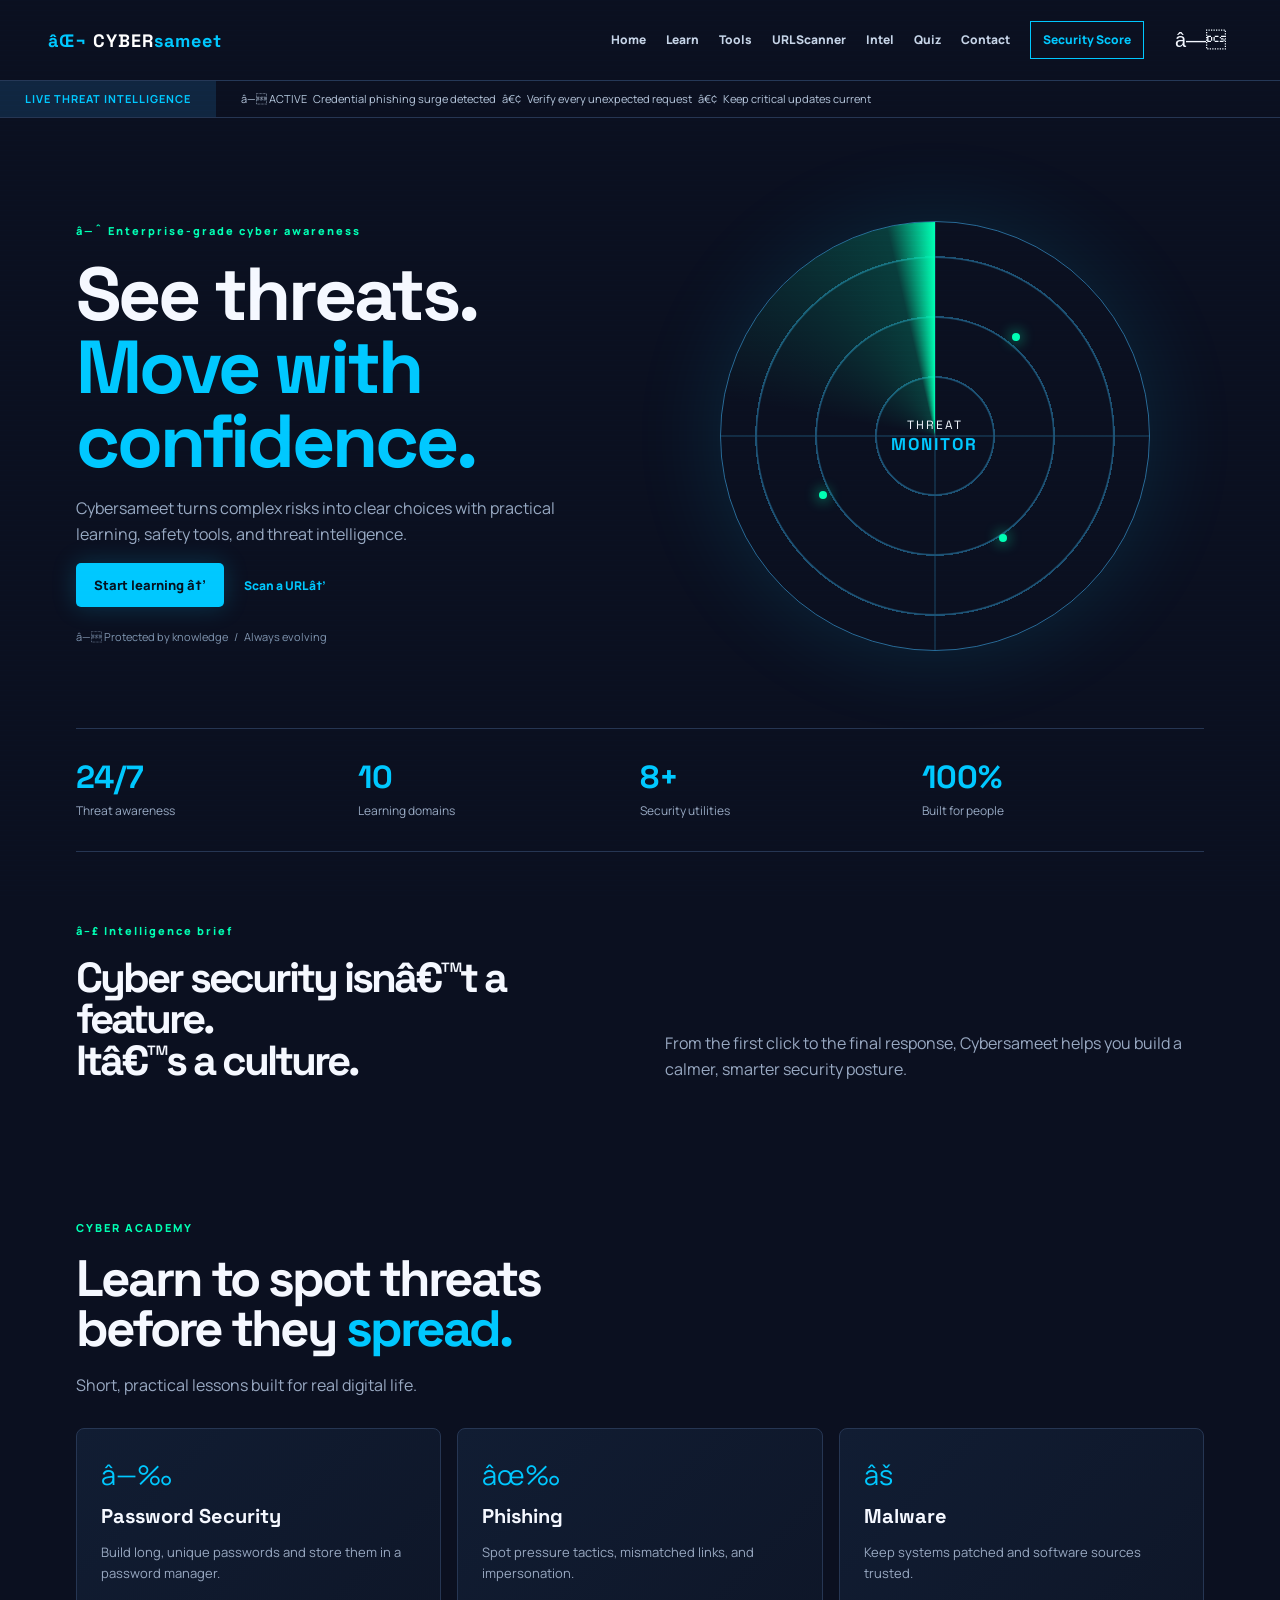
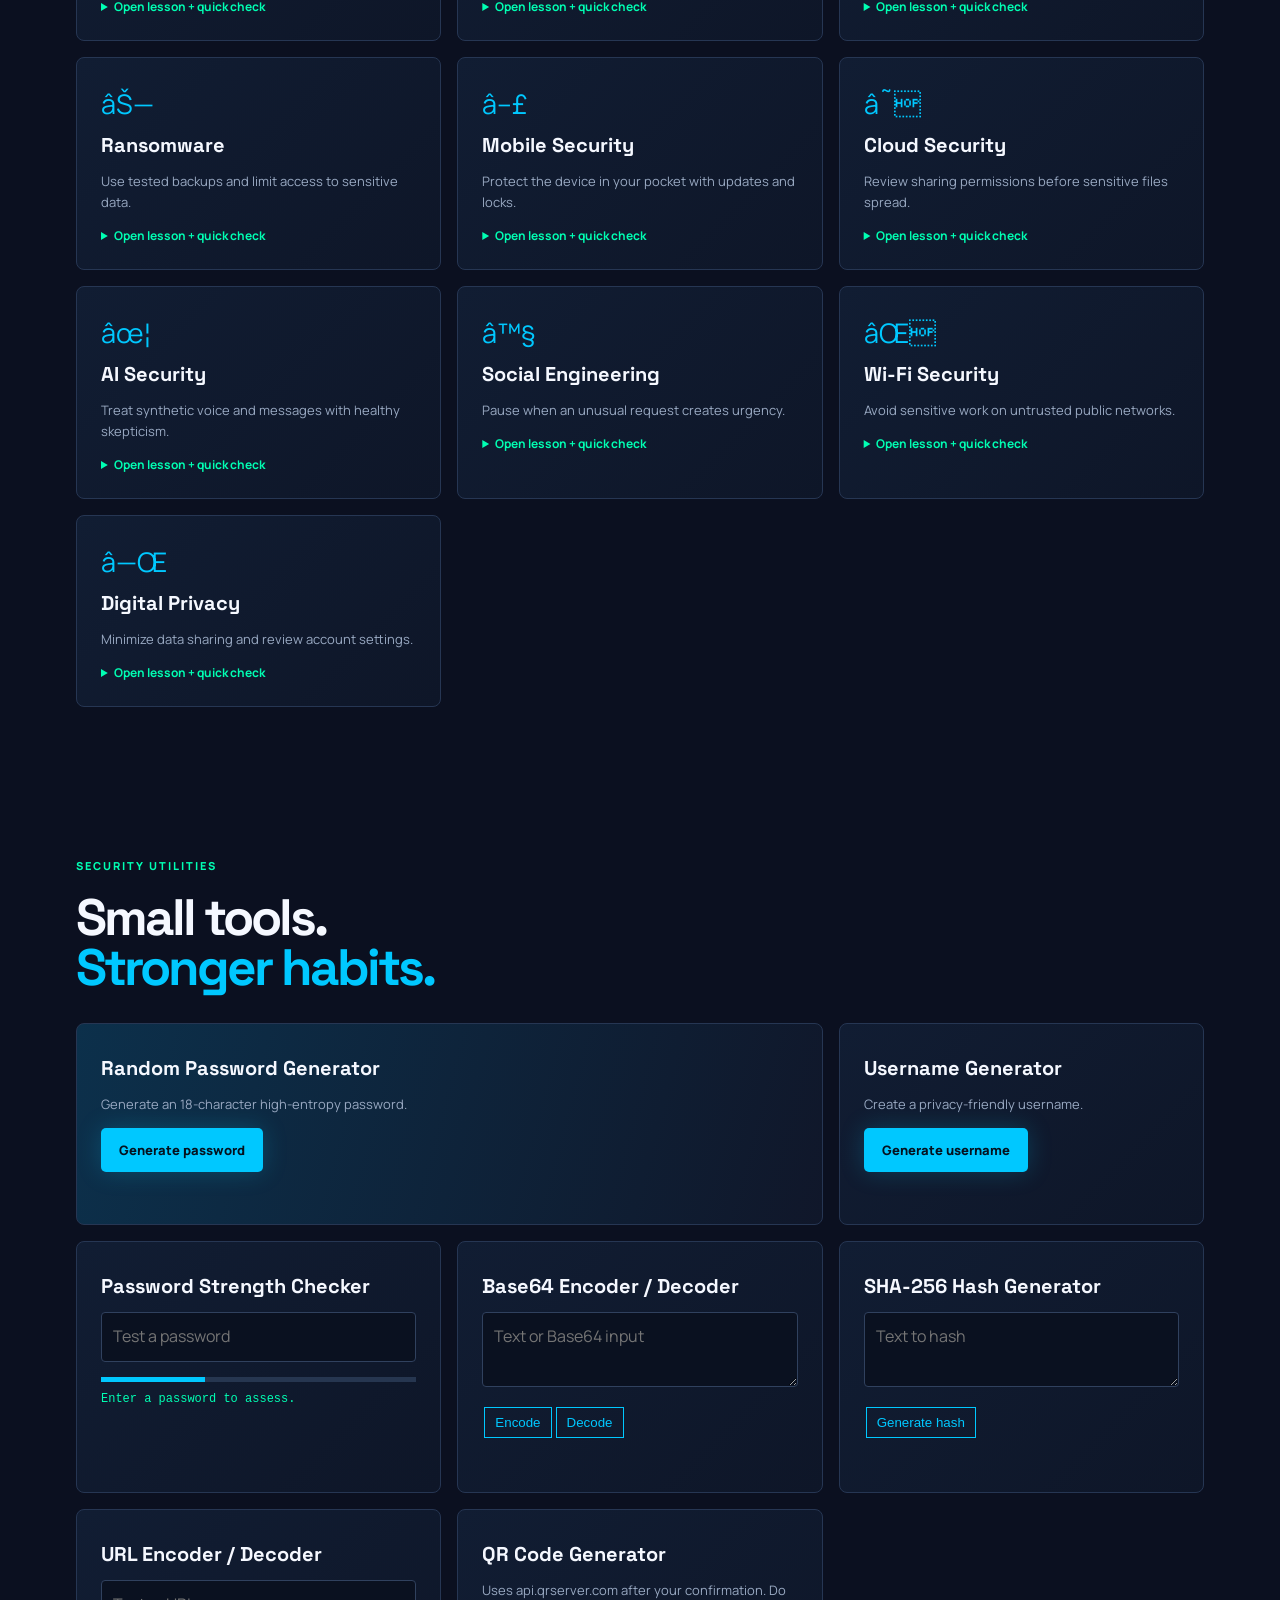
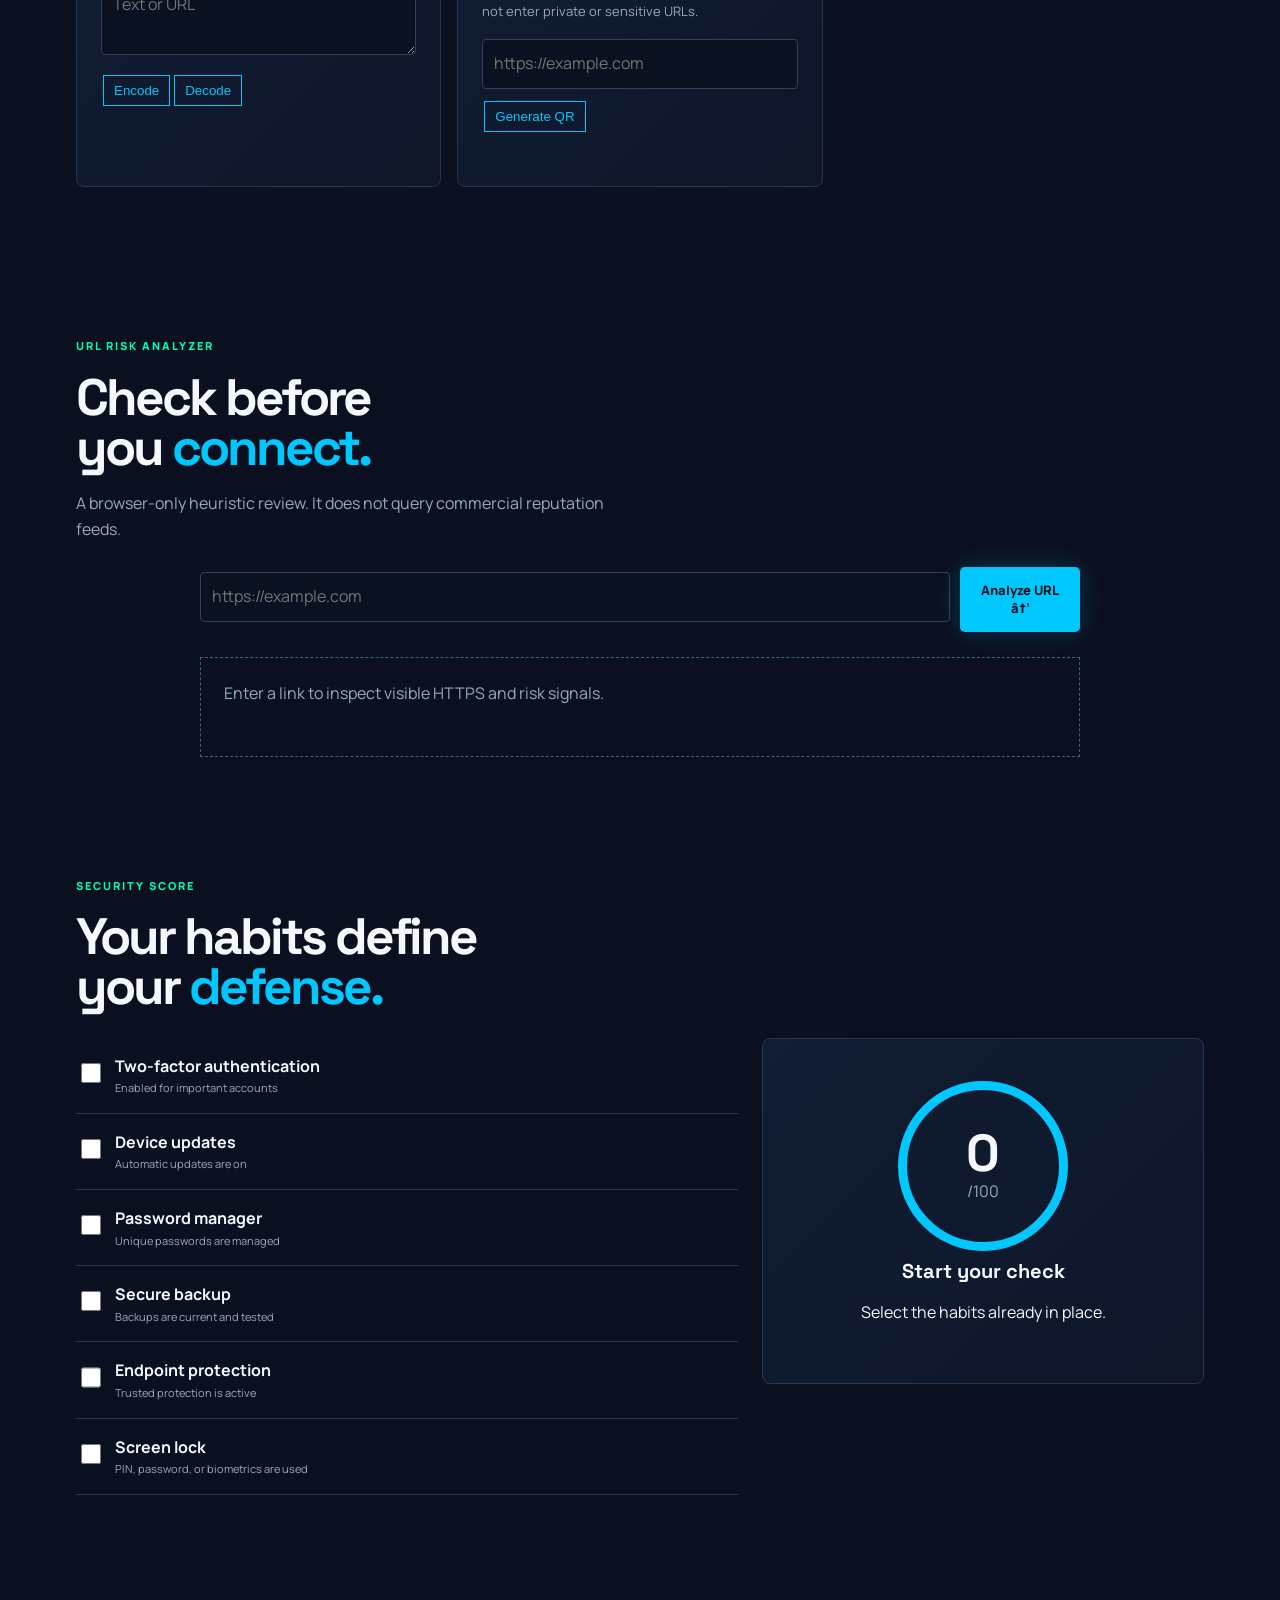
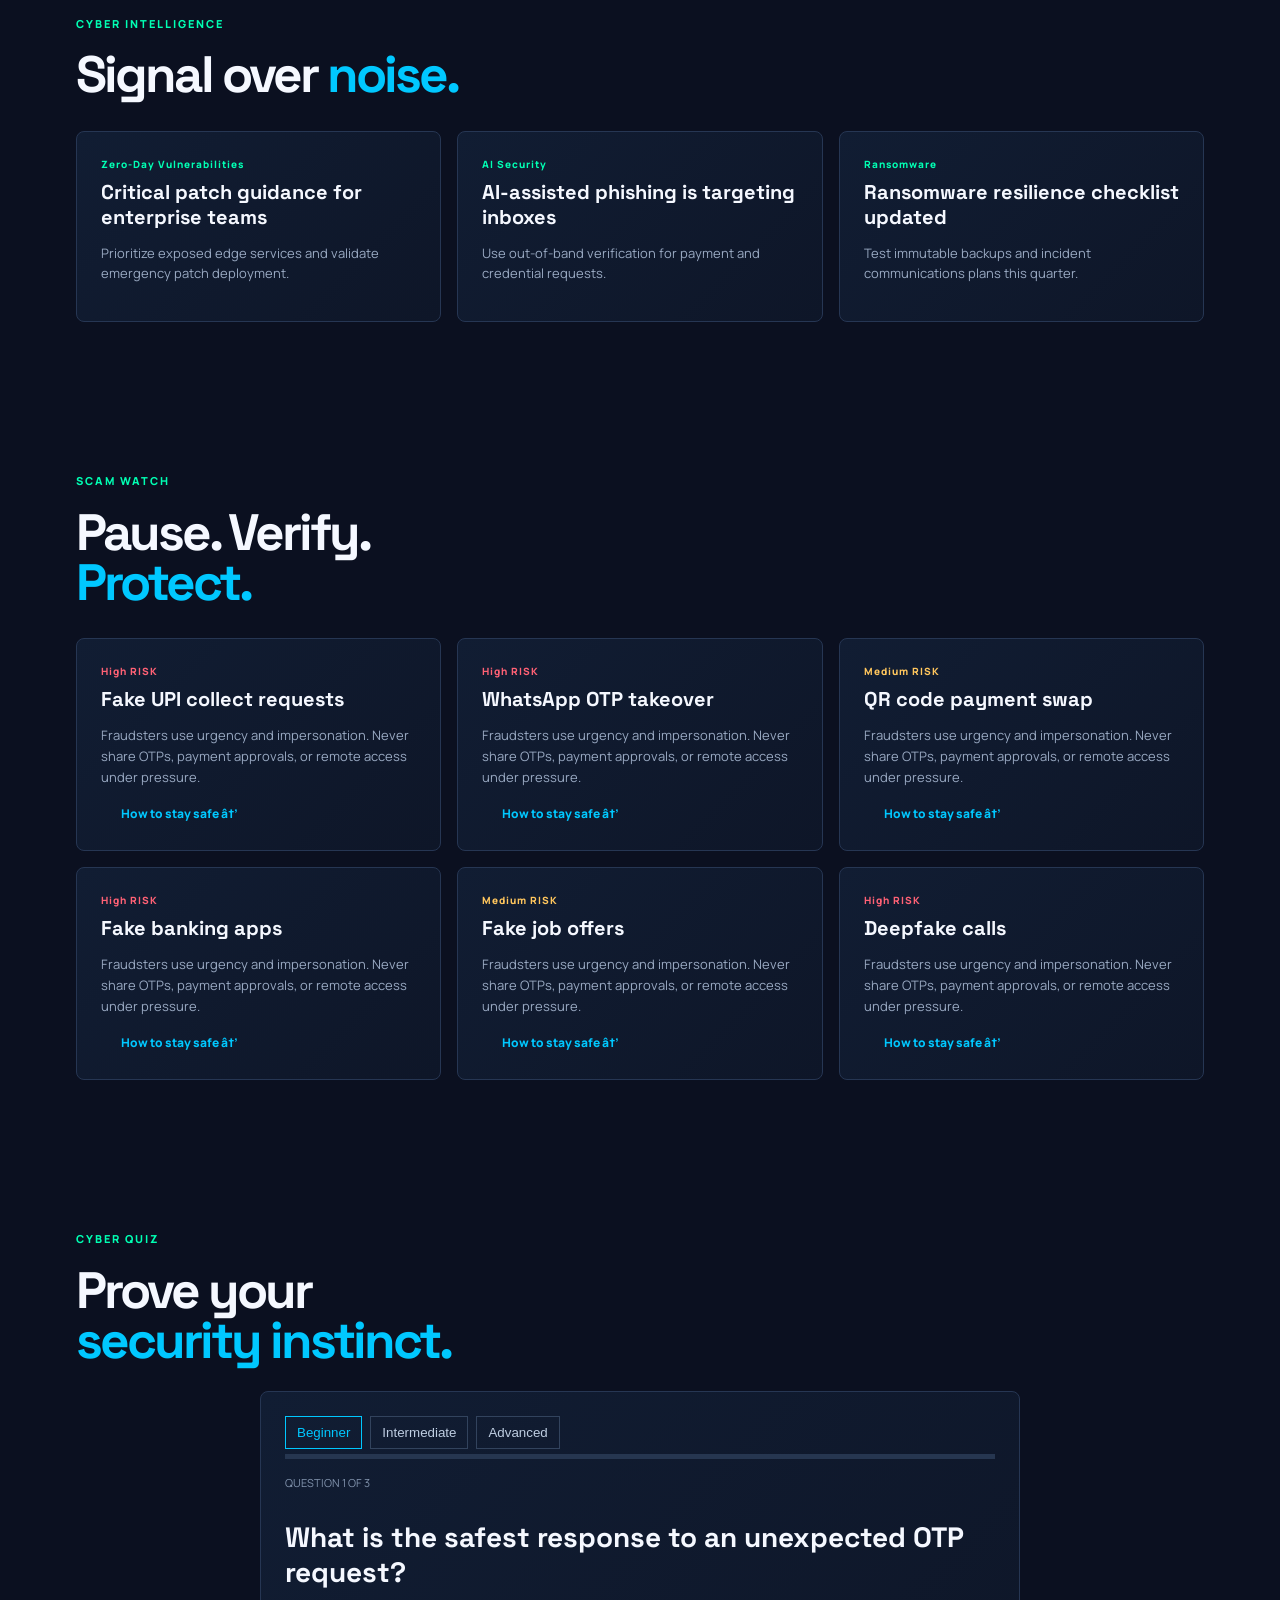
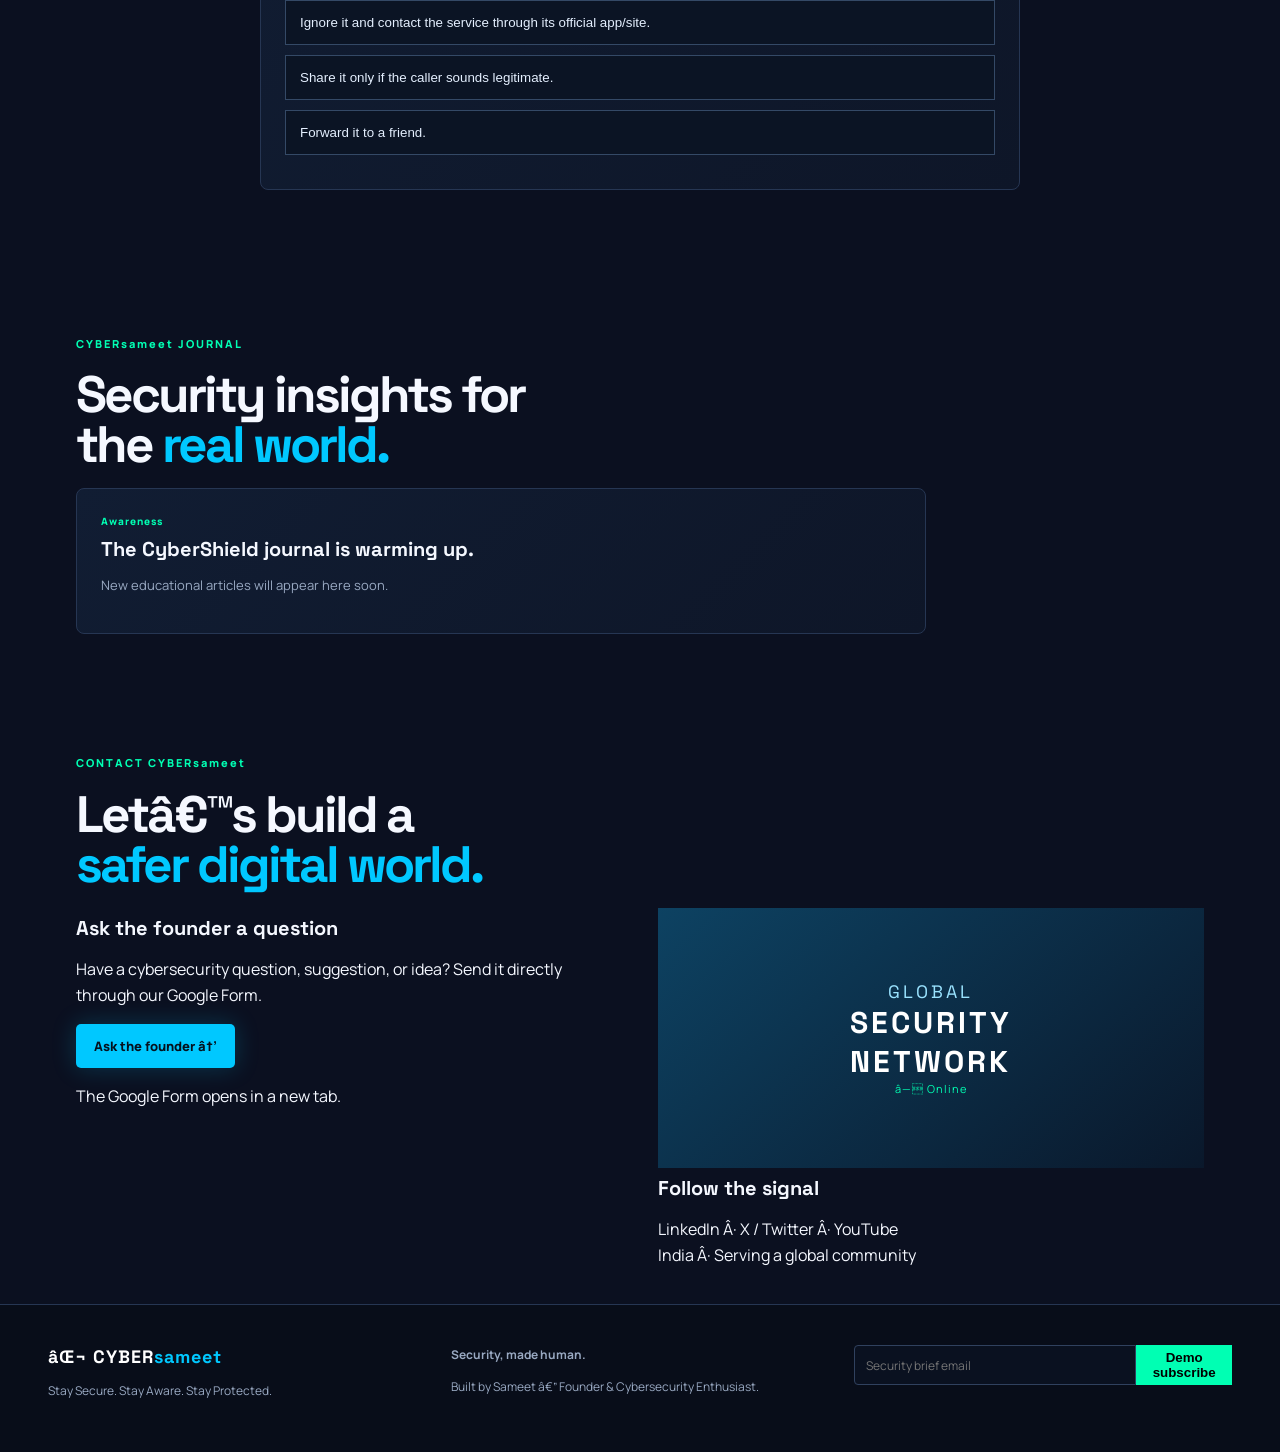
==== index.html @ 6b3833bc "time 9:53" ====
<!doctype html>
<html lang="en">
<head>
  <meta charset="utf-8">
  <meta name="viewport" content="width=device-width,initial-scale=1">
  <meta name="theme-color" content="#0b1020">
  <meta name="description" content="Cybersameet â€” browser-only security awareness learning and utilities.">
  <title>Cybersameet | Stay secure</title>
  <link rel="preconnect" href="https://fonts.googleapis.com">
  <link href="https://fonts.googleapis.com/css2?family=Manrope:wght@400;500;600;700;800&family=Space+Grotesk:wght@500;600;700&display=swap" rel="stylesheet">
  <link rel="manifest" href="manifest.webmanifest"><link rel="stylesheet" href="style.css">
</head>
<body>
  <div class="scanline"></div>
  <header><a class="brand" href="#home"><span>âŒ¬</span> CYBER<b>sameet</b></a><button class="menu" aria-label="Toggle menu">â˜°</button><nav><a href="#home">Home</a><a href="#learn">Learn</a><a href="#tools">Tools</a><a href="#scanner">URL Scanner</a><a href="#news">Intel</a><a href="#quiz">Quiz</a><a href="#contact">Contact</a><a class="score-link" href="#score">Security Score</a></nav><button id="theme" aria-label="Toggle color mode">â—</button></header>
  <div class="ticker"><b>LIVE THREAT INTELLIGENCE</b><span>â— ACTIVE &nbsp; Credential phishing surge detected &nbsp; â€¢ &nbsp; Verify every unexpected request &nbsp; â€¢ &nbsp; Keep critical updates current</span></div>
  <main>
    <section id="home" class="hero"><div><p class="eyebrow">â—ˆ Enterprise-grade cyber awareness</p><h1>See threats.<br><em>Move with confidence.</em></h1><p class="lead">Cybersameet turns complex risks into clear choices with practical learning, safety tools, and threat intelligence.</p><p><a class="button" href="#learn">Start learning â†’</a><a class="plain" href="#scanner">Scan a URL â†’</a></p><small>â— Protected by knowledge &nbsp; / &nbsp; Always evolving</small></div><div class="radar"><i></i><strong>THREAT<br><b>MONITOR</b></strong><span class="n one"></span><span class="n two"></span><span class="n three"></span></div></section>
    <section class="stats"><div><b>24/7</b><span>Threat awareness</span></div><div><b>10</b><span>Learning domains</span></div><div><b>8+</b><span>Security utilities</span></div><div><b>100%</b><span>Built for people</span></div></section>
    <section class="intro"><div><p class="eyebrow">â–£ Intelligence brief</p><h2>Cyber security isnâ€™t a feature.<br>Itâ€™s a culture.</h2></div><p>From the first click to the final response, Cybersameet helps you build a calmer, smarter security posture.</p></section>
    <section id="learn"><p class="eyebrow">CYBER ACADEMY</p><h2>Learn to spot threats<br>before they <em>spread.</em></h2><p class="lead">Short, practical lessons built for real digital life.</p><div class="grid lessons" id="lessons"></div></section>
    <section id="tools"><p class="eyebrow">SECURITY UTILITIES</p><h2>Small tools.<br><em>Stronger habits.</em></h2><div class="grid tools"><article class="wide"><h3>Random Password Generator</h3><p>Generate an 18-character high-entropy password.</p><button class="button" data-action="password">Generate password</button><output></output></article><article><h3>Username Generator</h3><p>Create a privacy-friendly username.</p><button class="button" data-action="username">Generate username</button><output></output></article><article><h3>Password Strength Checker</h3><input id="strength" type="password" placeholder="Test a password"><div class="bar"><i></i></div><output>Enter a password to assess.</output></article><article><h3>Base64 Encoder / Decoder</h3><textarea id="base64" placeholder="Text or Base64 input"></textarea><button data-action="encode">Encode</button><button data-action="decode">Decode</button><output></output></article><article><h3>SHA-256 Hash Generator</h3><textarea id="hash" placeholder="Text to hash"></textarea><button data-action="hash">Generate hash</button><output></output></article><article><h3>URL Encoder / Decoder</h3><textarea id="urlcode" placeholder="Text or URL"></textarea><button data-action="urlencode">Encode</button><button data-action="urldecode">Decode</button><output></output></article><article><h3>QR Code Generator</h3><p>Uses api.qrserver.com after your confirmation. Do not enter private or sensitive URLs.</p><input id="qr" type="url" placeholder="https://example.com"><button data-action="qr">Generate QR</button><output></output></article></div></section>
    <section id="scanner"><p class="eyebrow">URL RISK ANALYZER</p><h2>Check before<br>you <em>connect.</em></h2><p class="lead">A browser-only heuristic review. It does not query commercial reputation feeds.</p><form class="scan"><input id="scanurl" type="url" required placeholder="https://example.com"><button class="button">Analyze URL â†’</button></form><div class="results" id="scanresults">Enter a link to inspect visible HTTPS and risk signals.</div></section>
    <section id="score"><p class="eyebrow">SECURITY SCORE</p><h2>Your habits define<br>your <em>defense.</em></h2><div class="score-wrap"><div class="checklist" id="checks"></div><aside><div class="ring"><b id="scoreNumber">0</b><span>/100</span></div><h3 id="scoreTitle">Start your check</h3><p id="scoreAdvice">Select the habits already in place.</p></aside></div></section>
    <section id="news"><p class="eyebrow">CYBER INTELLIGENCE</p><h2>Signal over <em>noise.</em></h2><div class="grid" id="newsCards"></div></section>
    <section id="scams"><p class="eyebrow">SCAM WATCH</p><h2>Pause. Verify.<br><em>Protect.</em></h2><div class="grid" id="scamCards"></div></section>
    <section id="quiz"><p class="eyebrow">CYBER QUIZ</p><h2>Prove your<br><em>security instinct.</em></h2><div class="quiz"><div class="levels"><button class="active" data-level="Beginner">Beginner</button><button data-level="Intermediate">Intermediate</button><button data-level="Advanced">Advanced</button></div><div class="bar"><i id="progress"></i></div><div id="question"></div><div id="quizDone" hidden><p class="eyebrow">ASSESSMENT COMPLETE</p><h3>Your score: <em id="quizScore"></em></h3><p id="certText"></p><button class="button" onclick="print()">Print certificate</button></div></div></section>
    <section id="blog"><p class="eyebrow">CYBERsameet JOURNAL</p><h2>Security insights for<br>the <em>real world.</em></h2><div class="blog" id="blogPosts"></div></section>
    <section id="contact"><p class="eyebrow">CONTACT CYBERsameet</p><h2>Letâ€™s build a<br><em>safer digital world.</em></h2><div class="contact"><div class="founder-question"><h3>Ask the founder a question</h3><p>Have a cybersecurity question, suggestion, or idea? Send it directly through our Google Form.</p><a class="button" href="https://docs.google.com/forms/d/e/1FAIpQLSczYGS56IKVWkaY8ndswyCOEdQjepOalvnsc1PfWg9QPXY3Cw/viewform?usp=publish-editor" target="_blank" rel="noopener noreferrer">Ask the founder â†’</a><p class="question-note">The Google Form opens in a new tab.</p></div><aside><div class="map">GLOBAL<br><b>SECURITY<br>NETWORK</b><span>â— Online</span></div><h3>Follow the signal</h3><p>LinkedIn Â· X / Twitter Â· YouTube<br>India Â· Serving a global community</p></aside></div></section>
  </main>
  <footer><div><a class="brand" href="#home">âŒ¬ CYBER<b>sameet</b></a><p>Stay Secure. Stay Aware. Stay Protected.</p></div><div><b>Security, made human.</b><p>Built by Sameet â€” Founder & Cybersecurity Enthusiast.</p></div><form id="subscribe"><input type="email" required placeholder="Security brief email"><button>Demo subscribe</button></form></footer>
  <div id="toast" role="status"></div><script src="app.js"></script>
</body>
</html>
---- style.css ----
:root{--bg:#0b1020;--panel:#111a2e;--line:#263653;--text:#f5f8ff;--muted:#99a9c2;--blue:#00c8ff;--green:#00ffb3;--sans:Manrope,Arial,sans-serif;--display:'Space Grotesk',sans-serif}*{box-sizing:border-box}html{scroll-behavior:smooth}body{margin:0;background:var(--bg);color:var(--text);font-family:var(--sans);line-height:1.6}.scanline{position:fixed;inset:0;pointer-events:none;opacity:.09;z-index:10;background:repeating-linear-gradient(0deg,transparent 0 4px,#00c8ff 5px);mix-blend-mode:overlay}header{height:80px;display:flex;align-items:center;gap:25px;max-width:1240px;padding:0 28px;margin:auto}.brand{font:700 18px var(--display);letter-spacing:1px;color:white;text-decoration:none}.brand span,.brand b{color:var(--blue)}nav{margin-left:auto;display:flex;align-items:center;gap:20px}nav a,.plain{font-size:12px;font-weight:800;color:#c7d4e7;text-decoration:none}.score-link{border:1px solid var(--blue);padding:8px 12px;color:var(--blue)!important}.menu,#theme{border:0;background:none;color:var(--text);font-size:20px;cursor:pointer}.menu{display:none;margin-left:auto}.ticker{height:38px;border-block:1px solid var(--line);display:flex;align-items:center;gap:25px;overflow:hidden;font-size:11px;color:#b9c8dd}.ticker b{height:100%;display:flex;align-items:center;background:#102640;color:var(--blue);padding:0 25px;white-space:nowrap;letter-spacing:1px}.ticker span{white-space:nowrap;animation:move 24s linear infinite}main{max-width:1184px;padding:0 28px;margin:auto}section{padding:100px 0 20px}.hero{min-height:610px;display:grid;grid-template-columns:1fr 1fr;align-items:center;gap:50px;padding-top:45px}.eyebrow{margin:0;font-size:11px;letter-spacing:2px;color:var(--green);font-weight:800}.hero h1,h2{font:700 clamp(38px,6vw,75px)/.98 var(--display);letter-spacing:-3px;margin:18px 0}h2{font-size:clamp(34px,4vw,55px)}em{font-style:normal;color:var(--blue)}.lead{font-size:16px;color:var(--muted);max-width:570px}.button{display:inline-block;background:var(--blue);border:0;border-radius:5px;padding:13px 18px;color:#05121f;text-decoration:none;font:800 13px var(--sans);cursor:pointer;box-shadow:0 0 25px #00c8ff35}.button:hover,button:hover{filter:brightness(1.1);transform:translateY(-1px)}.plain{margin-left:20px;color:var(--blue)}small{color:#8294ae;font-size:11px}.radar{width:min(430px,90vw);aspect-ratio:1;border:1px solid #286a96;border-radius:50%;position:relative;overflow:hidden;margin:auto;background:repeating-radial-gradient(circle,transparent 0 19%,#1d5274 19.4% 19.8%),linear-gradient(90deg,transparent 49.8%,#1d5274 50%,transparent 50.2%),linear-gradient(0deg,transparent 49.8%,#1d5274 50%,transparent 50.2%);box-shadow:0 0 90px #00c8ff20}.radar i{position:absolute;inset:-1px;background:conic-gradient(transparent 280deg,#00ffb330 347deg,#00ffb3 360deg);animation:spin 5s linear infinite}.radar strong{position:absolute;inset:0;display:grid;place-content:center;text-align:center;font:12px var(--display);letter-spacing:2px}.radar strong b{font-size:17px;color:var(--blue)}.n{position:absolute;width:8px;height:8px;border-radius:50%;background:var(--green);box-shadow:0 0 14px var(--green);animation:pulse 1.8s infinite}.one{top:26%;left:68%}.two{top:63%;left:23%;animation-delay:.6s}.three{top:73%;left:65%;animation-delay:1s}.stats{display:grid;grid-template-columns:repeat(4,1fr);border-block:1px solid var(--line);padding:28px 0;margin:0 0 70px}.stats b{display:block;color:var(--blue);font:700 32px var(--display)}.stats span{font-size:12px;color:var(--muted)}.intro{display:grid;grid-template-columns:1fr 1fr;gap:50px;padding-top:0}.intro h2{font-size:42px}.intro>p{color:var(--muted);align-self:end}.grid{display:grid;grid-template-columns:repeat(3,1fr);gap:16px;margin:30px 0}.grid article,.blog article,.quiz,.score-wrap aside,.adminforms form{padding:24px;border:1px solid var(--line);border-radius:8px;background:linear-gradient(135deg,#111d33,#0e1628)}h3{font:700 20px/1.25 var(--display);margin:8px 0}article p{font-size:13px;color:var(--muted)}.lesson .icon{font-size:27px;color:var(--blue)}details{font-size:12px;color:#dbe8f8}summary{color:var(--green);font-weight:700;cursor:pointer}.tools .wide{grid-column:span 2;background:linear-gradient(105deg,#0c304b,#10172a)}input,textarea{width:100%;padding:11px;background:#0a1120;border:1px solid #30415e;color:var(--text);font:inherit;border-radius:4px;outline:0;margin:5px 0 10px}textarea{min-height:75px;resize:vertical}input:focus,textarea:focus{border-color:var(--blue)}.tools button:not(.button){border:1px solid var(--blue);background:none;color:var(--blue);padding:7px 10px;margin:2px;cursor:pointer}.tools output{display:block;min-height:20px;color:var(--green);font:12px ui-monospace,monospace;overflow-wrap:anywhere;margin-top:8px}.bar{height:5px;background:#263650;margin:5px 0 10px}.bar i{display:block;width:33%;height:100%;background:var(--blue);transition:.3s}.scan{display:flex;gap:10px;max-width:880px;margin:25px auto}.results{max-width:880px;margin:auto;padding:23px;border:1px dashed #35648b;color:var(--muted);min-height:100px}.result-grid{display:grid;grid-template-columns:repeat(3,1fr);gap:10px}.result-grid div{background:#0c1424;padding:11px;font-size:12px}.result-grid b{display:block;color:var(--green);margin-top:5px}.score-wrap{display:grid;grid-template-columns:1.2fr .8fr;gap:24px;margin-top:25px}.check{display:flex;gap:14px;padding:16px 5px;border-bottom:1px solid var(--line);cursor:pointer}.check input{width:20px;accent-color:var(--green)}.check b,.check small{display:block}.check small{color:var(--muted);font-size:11px}.score-wrap aside{text-align:center;align-self:start;padding:42px}.ring{width:170px;height:170px;display:grid;place-content:center;border:9px solid var(--blue);border-radius:50%;margin:auto}.ring b{font:700 52px/1 var(--display)}.ring span{color:var(--muted)}.quiz{max-width:760px;margin:25px auto}.levels{display:flex;gap:8px}.levels button{background:none;border:1px solid #32435d;padding:8px 11px;color:#bfcee2;cursor:pointer}.levels .active{border-color:var(--blue);color:var(--blue)}#question h3{font-size:28px;margin-top:25px}#question button{display:block;width:100%;padding:14px;margin:10px 0;text-align:left;background:#0b1424;border:1px solid #344966;color:#e4effe;cursor:pointer}.blog{display:grid;gap:15px;max-width:850px}.tag{font-size:10px;color:var(--green);font-weight:800;letter-spacing:1px}.contact{display:grid;grid-template-columns:1fr 1fr;gap:35px}.contact form{display:grid;gap:8px}.contact label{font-size:12px;color:#b7c8dc}.map{min-height:260px;display:grid;place-content:center;text-align:center;background:linear-gradient(140deg,#0d4262,#0a182b),repeating-linear-gradient(45deg,transparent 0 35px,#00c8ff18 36px 38px);font:18px var(--display);letter-spacing:3px;color:#9ae3ff}.map b{font-size:30px;color:white}.map span{display:block;color:var(--green);font:11px var(--sans);letter-spacing:1px}.admin{margin-bottom:85px}.admin>p:not(.eyebrow){color:var(--muted)}#adminLogin{max-width:400px}.dashstats{display:grid;grid-template-columns:repeat(3,1fr);gap:10px;margin:25px 0}.dashstats div{padding:15px;background:#111b30;border:1px solid var(--line);font-size:12px;color:var(--muted)}.dashstats b{display:block;font:700 28px var(--display);color:var(--blue)}.adminforms{display:grid;grid-template-columns:1fr 1fr;gap:15px}.adminforms form{display:grid;gap:8px}.adminforms button,#logout{padding:10px;background:none;border:1px solid var(--blue);color:var(--blue);font-weight:700;cursor:pointer}footer{border-top:1px solid var(--line);padding:40px max(28px,calc((100vw - 1184px)/2));display:grid;grid-template-columns:1fr 1fr 1fr;gap:25px;background:#080d19;color:var(--muted);font-size:12px}footer input{margin:0;border-radius:4px 0 0 4px}footer form{display:flex;height:40px}footer button{border:0;background:var(--green);font-weight:800;padding:0 10px}#toast{position:fixed;bottom:22px;left:50%;translate:-50% 10px;opacity:0;transition:.3s;background:#00c8ff;color:#05121f;padding:10px 15px;font-size:12px;font-weight:800;z-index:20}#toast.show{opacity:1;translate:-50% 0}body.light{--bg:#f2f7fc;--panel:#fff;--line:#cad7e6;--text:#0b1930;--muted:#53647d}body.light .grid article,body.light .blog article,body.light .quiz,body.light .score-wrap aside,body.light .adminforms form{background:#fff}body.light footer{background:#e8eff7}@keyframes spin{to{transform:rotate(360deg)}}@keyframes pulse{50%{transform:scale(2);opacity:.3}}@keyframes move{to{transform:translateX(-35%)}}@media(max-width:800px){header{height:70px;padding:0 18px}.menu{display:block}nav{display:none;position:absolute;z-index:5;top:64px;left:15px;right:15px;padding:15px;background:#101a2e;border:1px solid var(--line);flex-direction:column;align-items:stretch}nav.open{display:flex}.hero,.intro,.score-wrap,.contact{grid-template-columns:1fr}.hero{padding-top:65px;min-height:670px}.radar{width:290px}.stats{grid-template-columns:1fr 1fr;gap:20px}.grid{grid-template-columns:1fr 1fr}.adminforms{grid-template-columns:1fr}footer{grid-template-columns:1fr}.ticker b{padding:0 12px}.scan{flex-direction:column}.result-grid{grid-template-columns:1fr 1fr}}@media(max-width:480px){main{padding:0 18px}.grid{grid-template-columns:1fr}.tools .wide{grid-column:auto}.stats{margin-inline:-18px;padding-inline:18px}.hero h1{font-size:47px}.result-grid{grid-template-columns:1fr}.dashstats{grid-template-columns:1fr 1fr}}
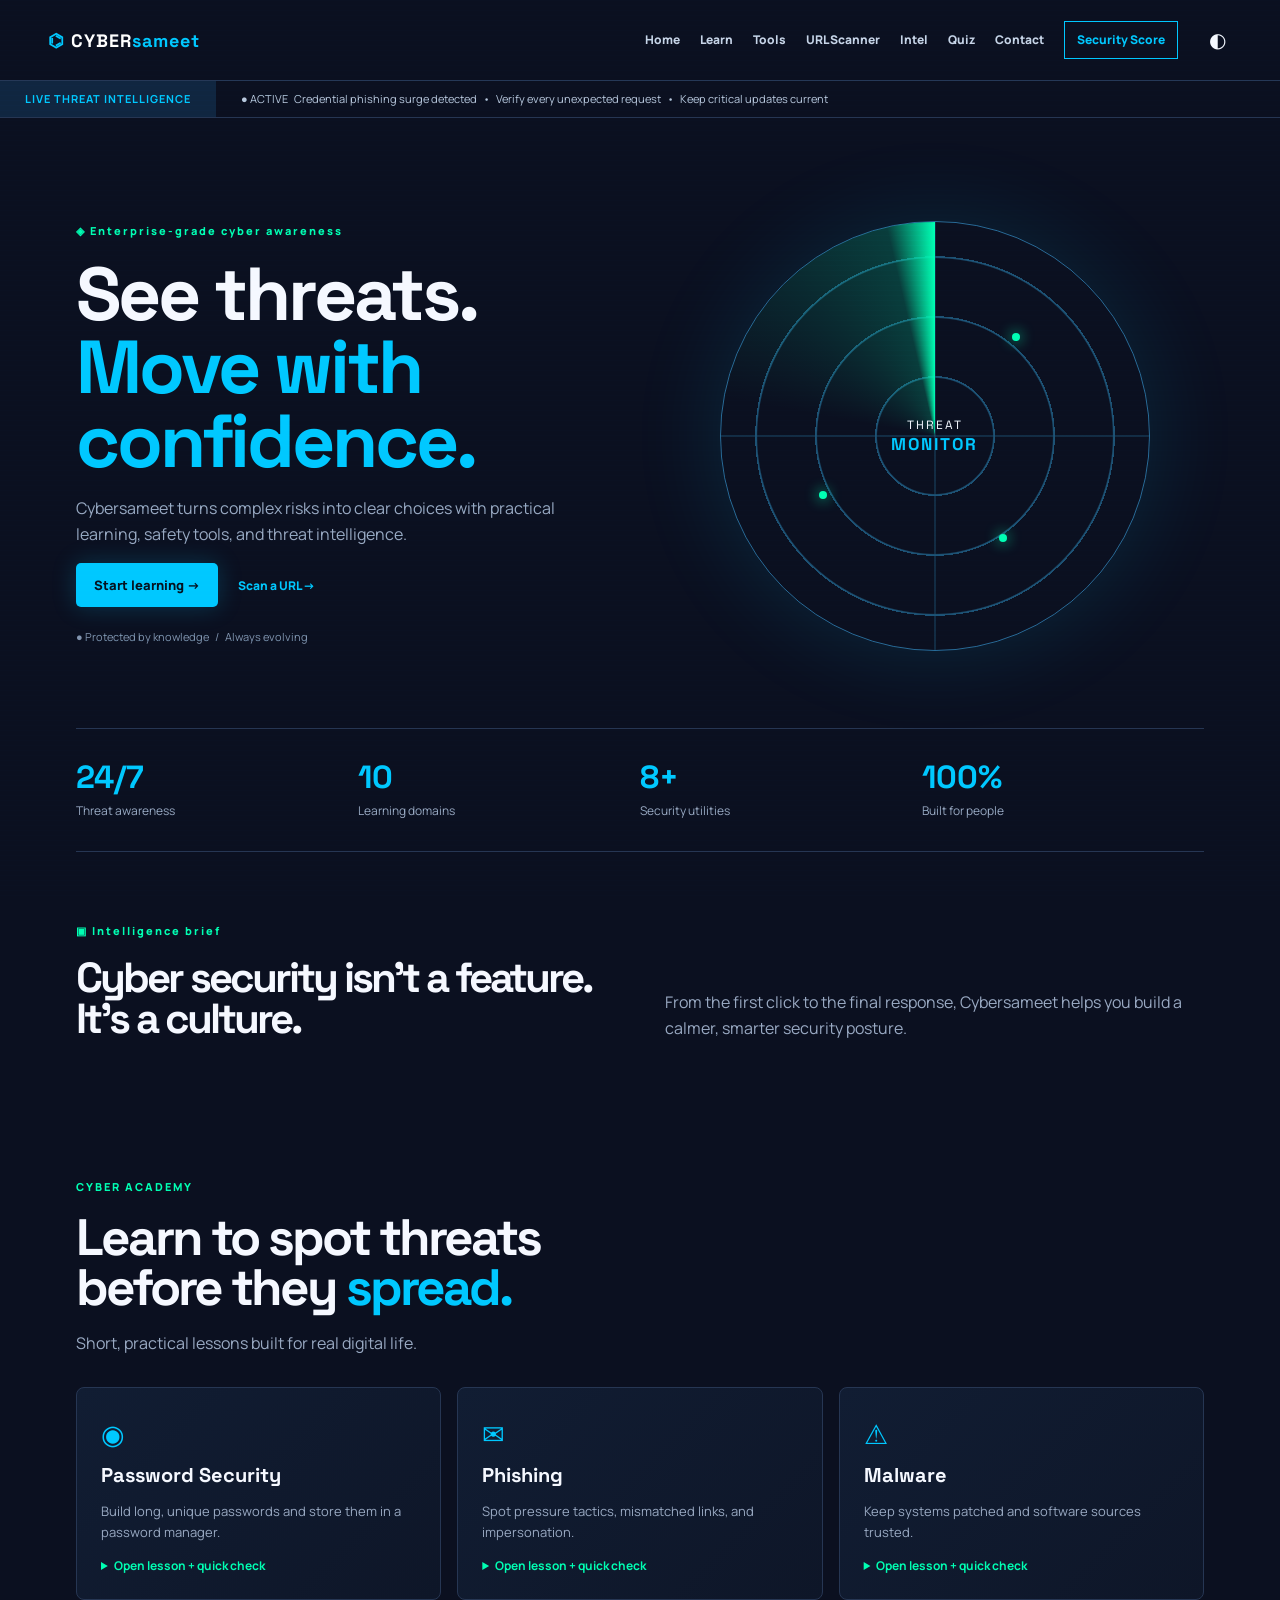
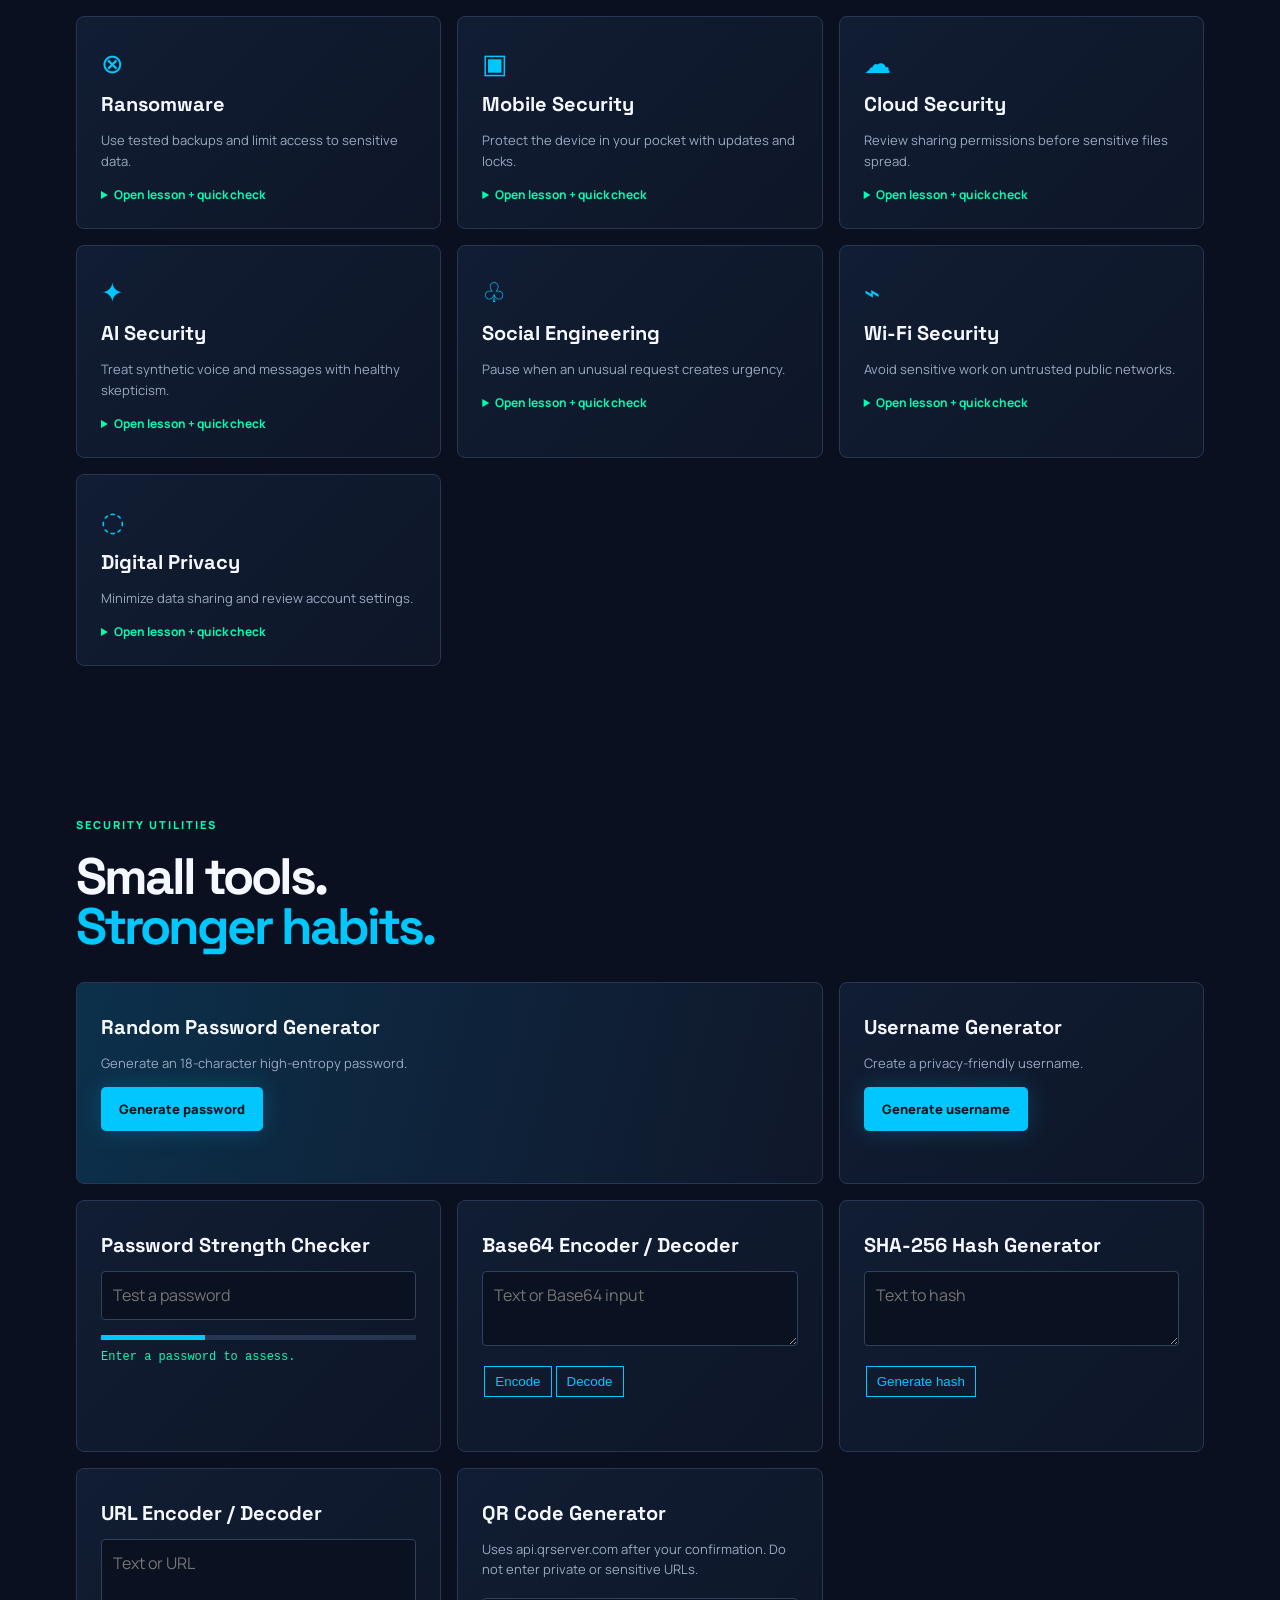
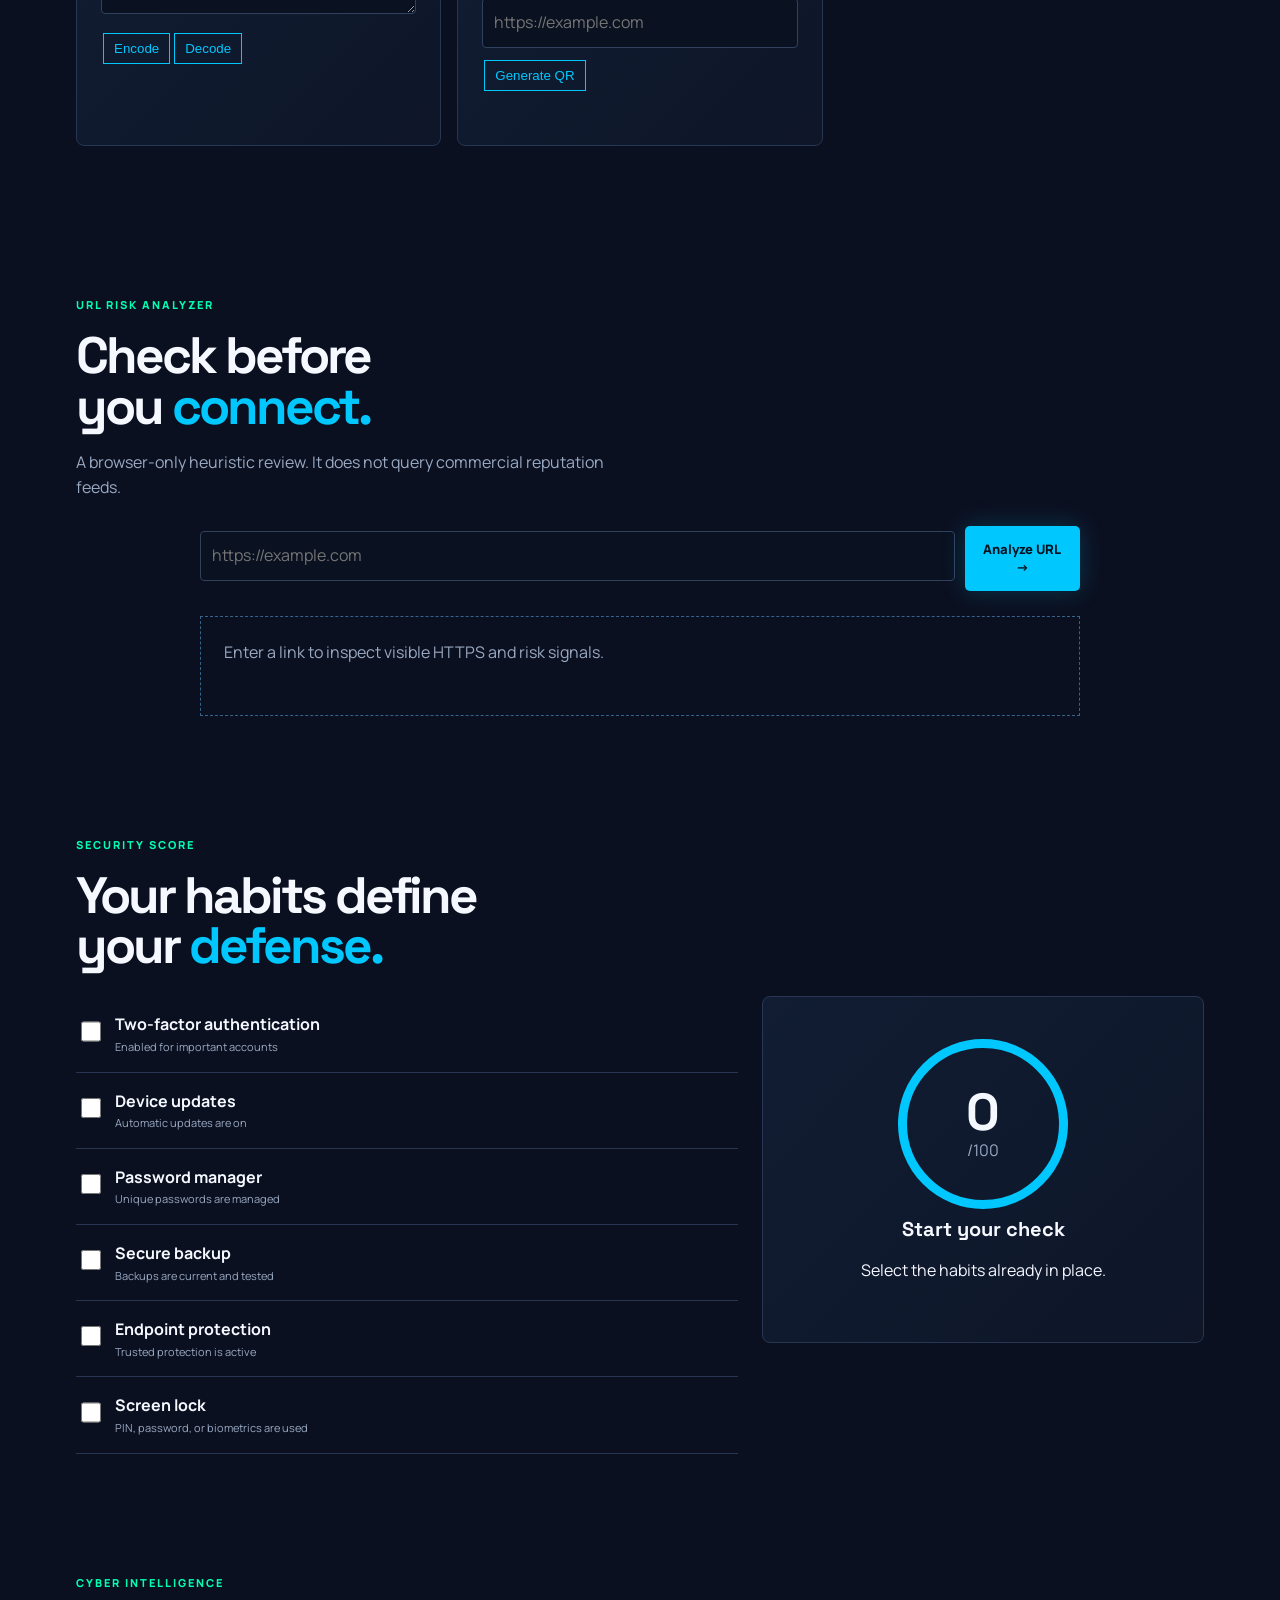
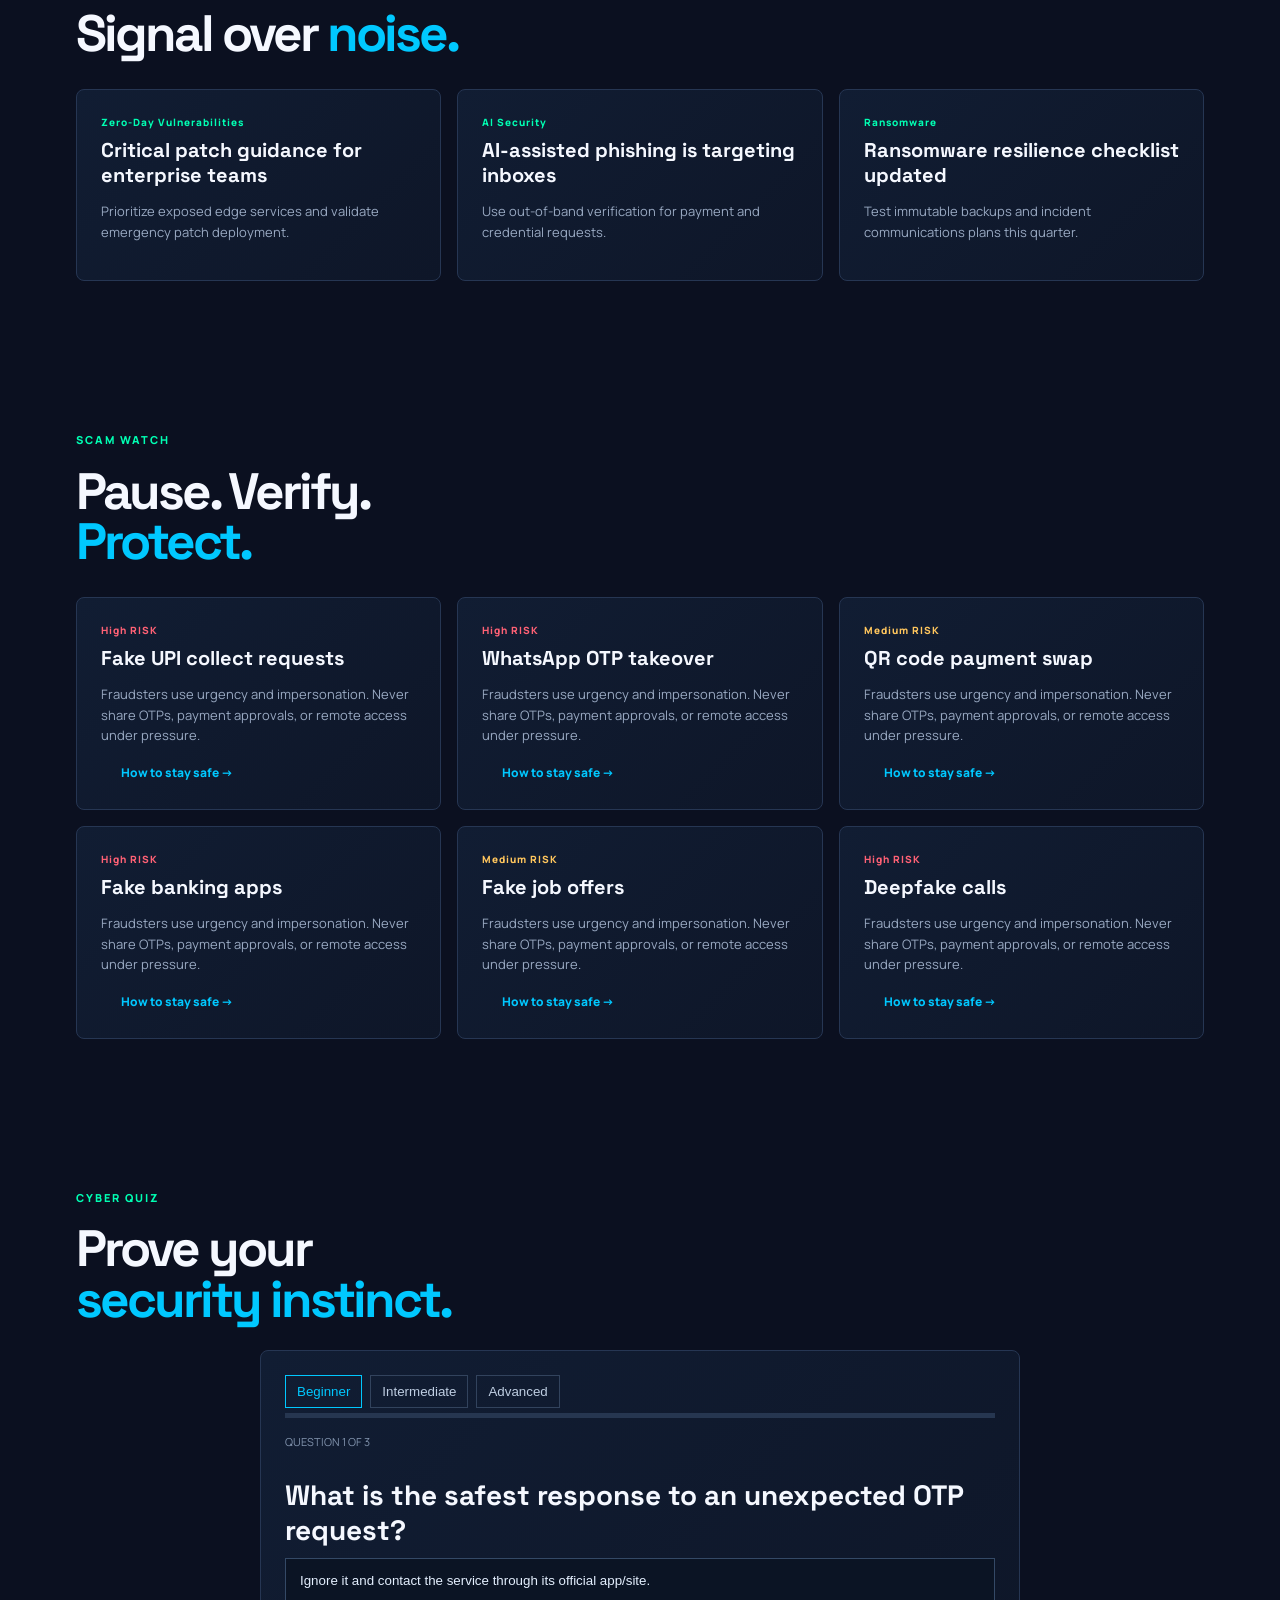
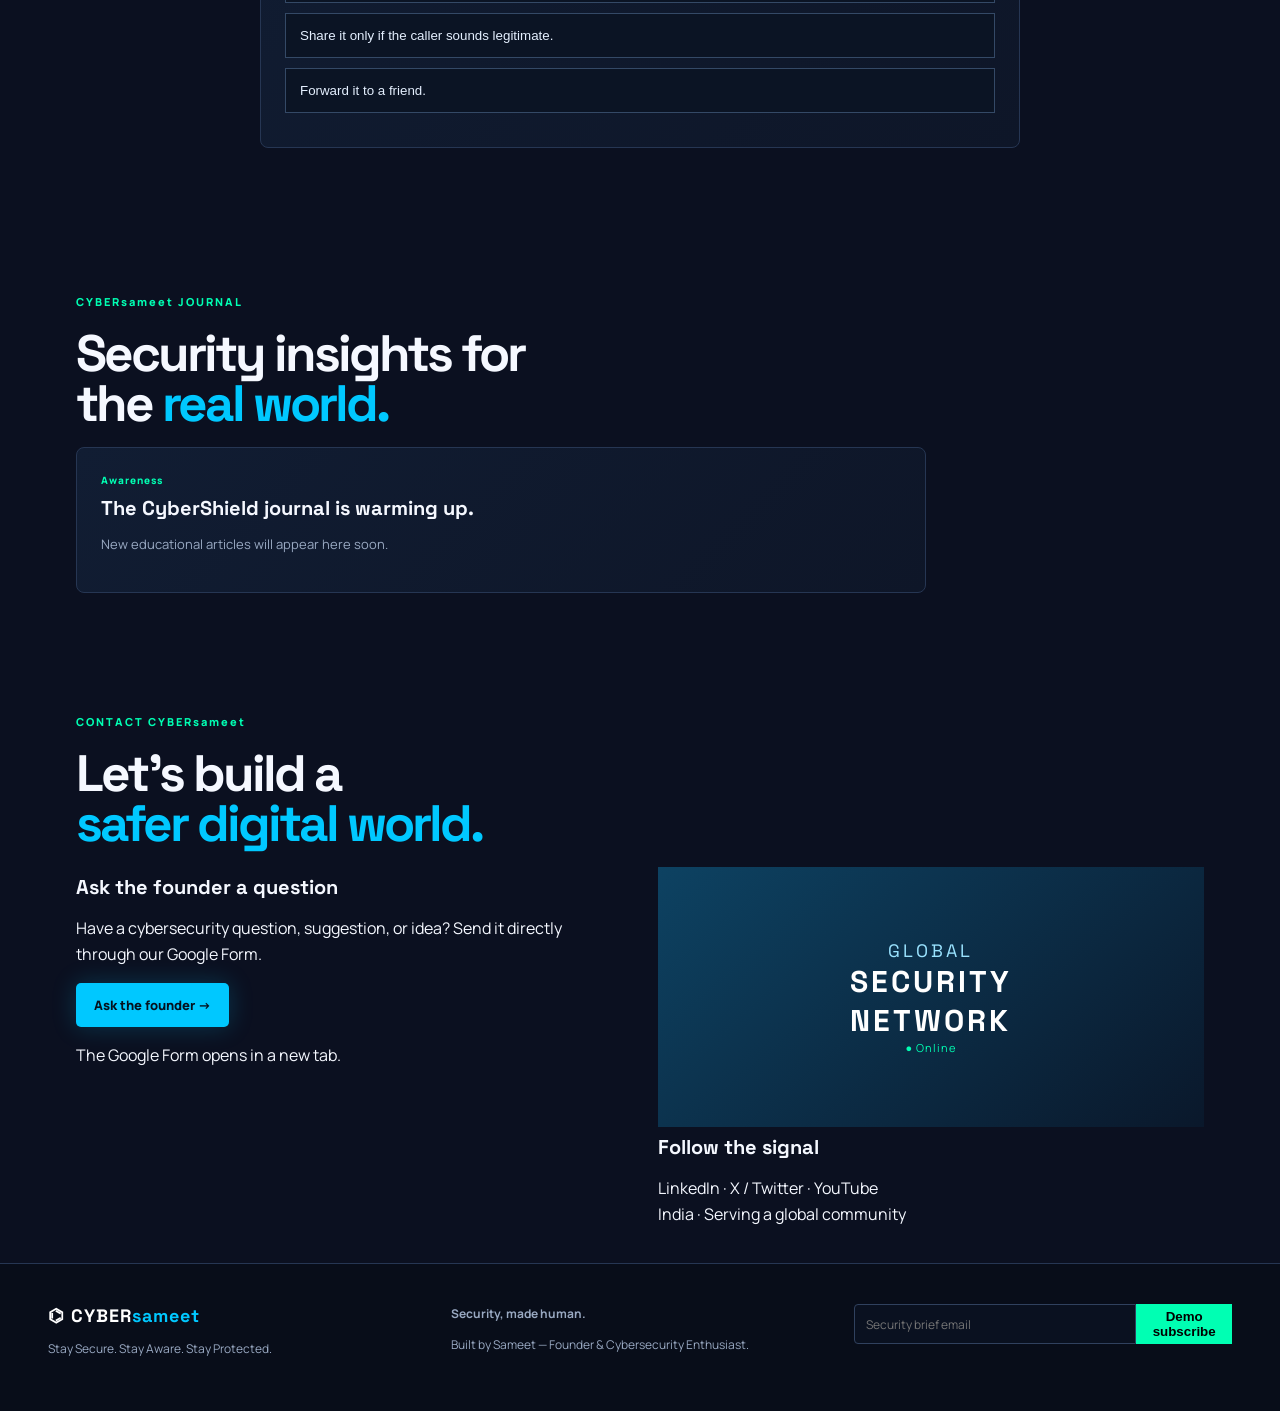
==== commit ec17e699: "10:19" ====
--- a/index.html
+++ b/index.html
@@ -4,7 +4,7 @@
   <meta charset="utf-8">
   <meta name="viewport" content="width=device-width,initial-scale=1">
   <meta name="theme-color" content="#0b1020">
-  <meta name="description" content="Cybersameet â€” browser-only security awareness learning and utilities.">
+  <meta name="description" content="Cybersameet — browser-only security awareness learning and utilities.">
   <title>Cybersameet | Stay secure</title>
   <link rel="preconnect" href="https://fonts.googleapis.com">
   <link href="https://fonts.googleapis.com/css2?family=Manrope:wght@400;500;600;700;800&family=Space+Grotesk:wght@500;600;700&display=swap" rel="stylesheet">
@@ -12,23 +12,23 @@
 </head>
 <body>
   <div class="scanline"></div>
-  <header><a class="brand" href="#home"><span>âŒ¬</span> CYBER<b>sameet</b></a><button class="menu" aria-label="Toggle menu">â˜°</button><nav><a href="#home">Home</a><a href="#learn">Learn</a><a href="#tools">Tools</a><a href="#scanner">URL Scanner</a><a href="#news">Intel</a><a href="#quiz">Quiz</a><a href="#contact">Contact</a><a class="score-link" href="#score">Security Score</a></nav><button id="theme" aria-label="Toggle color mode">â—</button></header>
-  <div class="ticker"><b>LIVE THREAT INTELLIGENCE</b><span>â— ACTIVE &nbsp; Credential phishing surge detected &nbsp; â€¢ &nbsp; Verify every unexpected request &nbsp; â€¢ &nbsp; Keep critical updates current</span></div>
+  <header><a class="brand" href="#home"><span>⌬</span> CYBER<b>sameet</b></a><button class="menu" aria-label="Toggle menu">☰</button><nav><a href="#home">Home</a><a href="#learn">Learn</a><a href="#tools">Tools</a><a href="#scanner">URL Scanner</a><a href="#news">Intel</a><a href="#quiz">Quiz</a><a href="#contact">Contact</a><a class="score-link" href="#score">Security Score</a></nav><button id="theme" aria-label="Toggle color mode">◐</button></header>
+  <div class="ticker"><b>LIVE THREAT INTELLIGENCE</b><span>● ACTIVE &nbsp; Credential phishing surge detected &nbsp; • &nbsp; Verify every unexpected request &nbsp; • &nbsp; Keep critical updates current</span></div>
   <main>
-    <section id="home" class="hero"><div><p class="eyebrow">â—ˆ Enterprise-grade cyber awareness</p><h1>See threats.<br><em>Move with confidence.</em></h1><p class="lead">Cybersameet turns complex risks into clear choices with practical learning, safety tools, and threat intelligence.</p><p><a class="button" href="#learn">Start learning â†’</a><a class="plain" href="#scanner">Scan a URL â†’</a></p><small>â— Protected by knowledge &nbsp; / &nbsp; Always evolving</small></div><div class="radar"><i></i><strong>THREAT<br><b>MONITOR</b></strong><span class="n one"></span><span class="n two"></span><span class="n three"></span></div></section>
+    <section id="home" class="hero"><div><p class="eyebrow">◈ Enterprise-grade cyber awareness</p><h1>See threats.<br><em>Move with confidence.</em></h1><p class="lead">Cybersameet turns complex risks into clear choices with practical learning, safety tools, and threat intelligence.</p><p><a class="button" href="#learn">Start learning →</a><a class="plain" href="#scanner">Scan a URL →</a></p><small>● Protected by knowledge &nbsp; / &nbsp; Always evolving</small></div><div class="radar"><i></i><strong>THREAT<br><b>MONITOR</b></strong><span class="n one"></span><span class="n two"></span><span class="n three"></span></div></section>
     <section class="stats"><div><b>24/7</b><span>Threat awareness</span></div><div><b>10</b><span>Learning domains</span></div><div><b>8+</b><span>Security utilities</span></div><div><b>100%</b><span>Built for people</span></div></section>
-    <section class="intro"><div><p class="eyebrow">â–£ Intelligence brief</p><h2>Cyber security isnâ€™t a feature.<br>Itâ€™s a culture.</h2></div><p>From the first click to the final response, Cybersameet helps you build a calmer, smarter security posture.</p></section>
+    <section class="intro"><div><p class="eyebrow">▣ Intelligence brief</p><h2>Cyber security isn’t a feature.<br>It’s a culture.</h2></div><p>From the first click to the final response, Cybersameet helps you build a calmer, smarter security posture.</p></section>
     <section id="learn"><p class="eyebrow">CYBER ACADEMY</p><h2>Learn to spot threats<br>before they <em>spread.</em></h2><p class="lead">Short, practical lessons built for real digital life.</p><div class="grid lessons" id="lessons"></div></section>
     <section id="tools"><p class="eyebrow">SECURITY UTILITIES</p><h2>Small tools.<br><em>Stronger habits.</em></h2><div class="grid tools"><article class="wide"><h3>Random Password Generator</h3><p>Generate an 18-character high-entropy password.</p><button class="button" data-action="password">Generate password</button><output></output></article><article><h3>Username Generator</h3><p>Create a privacy-friendly username.</p><button class="button" data-action="username">Generate username</button><output></output></article><article><h3>Password Strength Checker</h3><input id="strength" type="password" placeholder="Test a password"><div class="bar"><i></i></div><output>Enter a password to assess.</output></article><article><h3>Base64 Encoder / Decoder</h3><textarea id="base64" placeholder="Text or Base64 input"></textarea><button data-action="encode">Encode</button><button data-action="decode">Decode</button><output></output></article><article><h3>SHA-256 Hash Generator</h3><textarea id="hash" placeholder="Text to hash"></textarea><button data-action="hash">Generate hash</button><output></output></article><article><h3>URL Encoder / Decoder</h3><textarea id="urlcode" placeholder="Text or URL"></textarea><button data-action="urlencode">Encode</button><button data-action="urldecode">Decode</button><output></output></article><article><h3>QR Code Generator</h3><p>Uses api.qrserver.com after your confirmation. Do not enter private or sensitive URLs.</p><input id="qr" type="url" placeholder="https://example.com"><button data-action="qr">Generate QR</button><output></output></article></div></section>
-    <section id="scanner"><p class="eyebrow">URL RISK ANALYZER</p><h2>Check before<br>you <em>connect.</em></h2><p class="lead">A browser-only heuristic review. It does not query commercial reputation feeds.</p><form class="scan"><input id="scanurl" type="url" required placeholder="https://example.com"><button class="button">Analyze URL â†’</button></form><div class="results" id="scanresults">Enter a link to inspect visible HTTPS and risk signals.</div></section>
+    <section id="scanner"><p class="eyebrow">URL RISK ANALYZER</p><h2>Check before<br>you <em>connect.</em></h2><p class="lead">A browser-only heuristic review. It does not query commercial reputation feeds.</p><form class="scan"><input id="scanurl" type="url" required placeholder="https://example.com"><button class="button">Analyze URL →</button></form><div class="results" id="scanresults">Enter a link to inspect visible HTTPS and risk signals.</div></section>
     <section id="score"><p class="eyebrow">SECURITY SCORE</p><h2>Your habits define<br>your <em>defense.</em></h2><div class="score-wrap"><div class="checklist" id="checks"></div><aside><div class="ring"><b id="scoreNumber">0</b><span>/100</span></div><h3 id="scoreTitle">Start your check</h3><p id="scoreAdvice">Select the habits already in place.</p></aside></div></section>
     <section id="news"><p class="eyebrow">CYBER INTELLIGENCE</p><h2>Signal over <em>noise.</em></h2><div class="grid" id="newsCards"></div></section>
     <section id="scams"><p class="eyebrow">SCAM WATCH</p><h2>Pause. Verify.<br><em>Protect.</em></h2><div class="grid" id="scamCards"></div></section>
     <section id="quiz"><p class="eyebrow">CYBER QUIZ</p><h2>Prove your<br><em>security instinct.</em></h2><div class="quiz"><div class="levels"><button class="active" data-level="Beginner">Beginner</button><button data-level="Intermediate">Intermediate</button><button data-level="Advanced">Advanced</button></div><div class="bar"><i id="progress"></i></div><div id="question"></div><div id="quizDone" hidden><p class="eyebrow">ASSESSMENT COMPLETE</p><h3>Your score: <em id="quizScore"></em></h3><p id="certText"></p><button class="button" onclick="print()">Print certificate</button></div></div></section>
     <section id="blog"><p class="eyebrow">CYBERsameet JOURNAL</p><h2>Security insights for<br>the <em>real world.</em></h2><div class="blog" id="blogPosts"></div></section>
-    <section id="contact"><p class="eyebrow">CONTACT CYBERsameet</p><h2>Letâ€™s build a<br><em>safer digital world.</em></h2><div class="contact"><div class="founder-question"><h3>Ask the founder a question</h3><p>Have a cybersecurity question, suggestion, or idea? Send it directly through our Google Form.</p><a class="button" href="https://docs.google.com/forms/d/e/1FAIpQLSczYGS56IKVWkaY8ndswyCOEdQjepOalvnsc1PfWg9QPXY3Cw/viewform?usp=publish-editor" target="_blank" rel="noopener noreferrer">Ask the founder â†’</a><p class="question-note">The Google Form opens in a new tab.</p></div><aside><div class="map">GLOBAL<br><b>SECURITY<br>NETWORK</b><span>â— Online</span></div><h3>Follow the signal</h3><p>LinkedIn Â· X / Twitter Â· YouTube<br>India Â· Serving a global community</p></aside></div></section>
+    <section id="contact"><p class="eyebrow">CONTACT CYBERsameet</p><h2>Let’s build a<br><em>safer digital world.</em></h2><div class="contact"><div class="founder-question"><h3>Ask the founder a question</h3><p>Have a cybersecurity question, suggestion, or idea? Send it directly through our Google Form.</p><a class="button" href="https://docs.google.com/forms/d/e/1FAIpQLSczYGS56IKVWkaY8ndswyCOEdQjepOalvnsc1PfWg9QPXY3Cw/viewform?usp=publish-editor" target="_blank" rel="noopener noreferrer">Ask the founder →</a><p class="question-note">The Google Form opens in a new tab.</p></div><aside><div class="map">GLOBAL<br><b>SECURITY<br>NETWORK</b><span>● Online</span></div><h3>Follow the signal</h3><p>LinkedIn · X / Twitter · YouTube<br>India · Serving a global community</p></aside></div></section>
   </main>
-  <footer><div><a class="brand" href="#home">âŒ¬ CYBER<b>sameet</b></a><p>Stay Secure. Stay Aware. Stay Protected.</p></div><div><b>Security, made human.</b><p>Built by Sameet â€” Founder & Cybersecurity Enthusiast.</p></div><form id="subscribe"><input type="email" required placeholder="Security brief email"><button>Demo subscribe</button></form></footer>
+  <footer><div><a class="brand" href="#home">⌬ CYBER<b>sameet</b></a><p>Stay Secure. Stay Aware. Stay Protected.</p></div><div><b>Security, made human.</b><p>Built by Sameet — Founder & Cybersecurity Enthusiast.</p></div><form id="subscribe"><input type="email" required placeholder="Security brief email"><button>Demo subscribe</button></form></footer>
   <div id="toast" role="status"></div><script src="app.js"></script>
 </body>
 </html>
--- a/style.css
+++ b/style.css
@@ -1 +1,3 @@
 :root{--bg:#0b1020;--panel:#111a2e;--line:#263653;--text:#f5f8ff;--muted:#99a9c2;--blue:#00c8ff;--green:#00ffb3;--sans:Manrope,Arial,sans-serif;--display:'Space Grotesk',sans-serif}*{box-sizing:border-box}html{scroll-behavior:smooth}body{margin:0;background:var(--bg);color:var(--text);font-family:var(--sans);line-height:1.6}.scanline{position:fixed;inset:0;pointer-events:none;opacity:.09;z-index:10;background:repeating-linear-gradient(0deg,transparent 0 4px,#00c8ff 5px);mix-blend-mode:overlay}header{height:80px;display:flex;align-items:center;gap:25px;max-width:1240px;padding:0 28px;margin:auto}.brand{font:700 18px var(--display);letter-spacing:1px;color:white;text-decoration:none}.brand span,.brand b{color:var(--blue)}nav{margin-left:auto;display:flex;align-items:center;gap:20px}nav a,.plain{font-size:12px;font-weight:800;color:#c7d4e7;text-decoration:none}.score-link{border:1px solid var(--blue);padding:8px 12px;color:var(--blue)!important}.menu,#theme{border:0;background:none;color:var(--text);font-size:20px;cursor:pointer}.menu{display:none;margin-left:auto}.ticker{height:38px;border-block:1px solid var(--line);display:flex;align-items:center;gap:25px;overflow:hidden;font-size:11px;color:#b9c8dd}.ticker b{height:100%;display:flex;align-items:center;background:#102640;color:var(--blue);padding:0 25px;white-space:nowrap;letter-spacing:1px}.ticker span{white-space:nowrap;animation:move 24s linear infinite}main{max-width:1184px;padding:0 28px;margin:auto}section{padding:100px 0 20px}.hero{min-height:610px;display:grid;grid-template-columns:1fr 1fr;align-items:center;gap:50px;padding-top:45px}.eyebrow{margin:0;font-size:11px;letter-spacing:2px;color:var(--green);font-weight:800}.hero h1,h2{font:700 clamp(38px,6vw,75px)/.98 var(--display);letter-spacing:-3px;margin:18px 0}h2{font-size:clamp(34px,4vw,55px)}em{font-style:normal;color:var(--blue)}.lead{font-size:16px;color:var(--muted);max-width:570px}.button{display:inline-block;background:var(--blue);border:0;border-radius:5px;padding:13px 18px;color:#05121f;text-decoration:none;font:800 13px var(--sans);cursor:pointer;box-shadow:0 0 25px #00c8ff35}.button:hover,button:hover{filter:brightness(1.1);transform:translateY(-1px)}.plain{margin-left:20px;color:var(--blue)}small{color:#8294ae;font-size:11px}.radar{width:min(430px,90vw);aspect-ratio:1;border:1px solid #286a96;border-radius:50%;position:relative;overflow:hidden;margin:auto;background:repeating-radial-gradient(circle,transparent 0 19%,#1d5274 19.4% 19.8%),linear-gradient(90deg,transparent 49.8%,#1d5274 50%,transparent 50.2%),linear-gradient(0deg,transparent 49.8%,#1d5274 50%,transparent 50.2%);box-shadow:0 0 90px #00c8ff20}.radar i{position:absolute;inset:-1px;background:conic-gradient(transparent 280deg,#00ffb330 347deg,#00ffb3 360deg);animation:spin 5s linear infinite}.radar strong{position:absolute;inset:0;display:grid;place-content:center;text-align:center;font:12px var(--display);letter-spacing:2px}.radar strong b{font-size:17px;color:var(--blue)}.n{position:absolute;width:8px;height:8px;border-radius:50%;background:var(--green);box-shadow:0 0 14px var(--green);animation:pulse 1.8s infinite}.one{top:26%;left:68%}.two{top:63%;left:23%;animation-delay:.6s}.three{top:73%;left:65%;animation-delay:1s}.stats{display:grid;grid-template-columns:repeat(4,1fr);border-block:1px solid var(--line);padding:28px 0;margin:0 0 70px}.stats b{display:block;color:var(--blue);font:700 32px var(--display)}.stats span{font-size:12px;color:var(--muted)}.intro{display:grid;grid-template-columns:1fr 1fr;gap:50px;padding-top:0}.intro h2{font-size:42px}.intro>p{color:var(--muted);align-self:end}.grid{display:grid;grid-template-columns:repeat(3,1fr);gap:16px;margin:30px 0}.grid article,.blog article,.quiz,.score-wrap aside,.adminforms form{padding:24px;border:1px solid var(--line);border-radius:8px;background:linear-gradient(135deg,#111d33,#0e1628)}h3{font:700 20px/1.25 var(--display);margin:8px 0}article p{font-size:13px;color:var(--muted)}.lesson .icon{font-size:27px;color:var(--blue)}details{font-size:12px;color:#dbe8f8}summary{color:var(--green);font-weight:700;cursor:pointer}.tools .wide{grid-column:span 2;background:linear-gradient(105deg,#0c304b,#10172a)}input,textarea{width:100%;padding:11px;background:#0a1120;border:1px solid #30415e;color:var(--text);font:inherit;border-radius:4px;outline:0;margin:5px 0 10px}textarea{min-height:75px;resize:vertical}input:focus,textarea:focus{border-color:var(--blue)}.tools button:not(.button){border:1px solid var(--blue);background:none;color:var(--blue);padding:7px 10px;margin:2px;cursor:pointer}.tools output{display:block;min-height:20px;color:var(--green);font:12px ui-monospace,monospace;overflow-wrap:anywhere;margin-top:8px}.bar{height:5px;background:#263650;margin:5px 0 10px}.bar i{display:block;width:33%;height:100%;background:var(--blue);transition:.3s}.scan{display:flex;gap:10px;max-width:880px;margin:25px auto}.results{max-width:880px;margin:auto;padding:23px;border:1px dashed #35648b;color:var(--muted);min-height:100px}.result-grid{display:grid;grid-template-columns:repeat(3,1fr);gap:10px}.result-grid div{background:#0c1424;padding:11px;font-size:12px}.result-grid b{display:block;color:var(--green);margin-top:5px}.score-wrap{display:grid;grid-template-columns:1.2fr .8fr;gap:24px;margin-top:25px}.check{display:flex;gap:14px;padding:16px 5px;border-bottom:1px solid var(--line);cursor:pointer}.check input{width:20px;accent-color:var(--green)}.check b,.check small{display:block}.check small{color:var(--muted);font-size:11px}.score-wrap aside{text-align:center;align-self:start;padding:42px}.ring{width:170px;height:170px;display:grid;place-content:center;border:9px solid var(--blue);border-radius:50%;margin:auto}.ring b{font:700 52px/1 var(--display)}.ring span{color:var(--muted)}.quiz{max-width:760px;margin:25px auto}.levels{display:flex;gap:8px}.levels button{background:none;border:1px solid #32435d;padding:8px 11px;color:#bfcee2;cursor:pointer}.levels .active{border-color:var(--blue);color:var(--blue)}#question h3{font-size:28px;margin-top:25px}#question button{display:block;width:100%;padding:14px;margin:10px 0;text-align:left;background:#0b1424;border:1px solid #344966;color:#e4effe;cursor:pointer}.blog{display:grid;gap:15px;max-width:850px}.tag{font-size:10px;color:var(--green);font-weight:800;letter-spacing:1px}.contact{display:grid;grid-template-columns:1fr 1fr;gap:35px}.contact form{display:grid;gap:8px}.contact label{font-size:12px;color:#b7c8dc}.map{min-height:260px;display:grid;place-content:center;text-align:center;background:linear-gradient(140deg,#0d4262,#0a182b),repeating-linear-gradient(45deg,transparent 0 35px,#00c8ff18 36px 38px);font:18px var(--display);letter-spacing:3px;color:#9ae3ff}.map b{font-size:30px;color:white}.map span{display:block;color:var(--green);font:11px var(--sans);letter-spacing:1px}.admin{margin-bottom:85px}.admin>p:not(.eyebrow){color:var(--muted)}#adminLogin{max-width:400px}.dashstats{display:grid;grid-template-columns:repeat(3,1fr);gap:10px;margin:25px 0}.dashstats div{padding:15px;background:#111b30;border:1px solid var(--line);font-size:12px;color:var(--muted)}.dashstats b{display:block;font:700 28px var(--display);color:var(--blue)}.adminforms{display:grid;grid-template-columns:1fr 1fr;gap:15px}.adminforms form{display:grid;gap:8px}.adminforms button,#logout{padding:10px;background:none;border:1px solid var(--blue);color:var(--blue);font-weight:700;cursor:pointer}footer{border-top:1px solid var(--line);padding:40px max(28px,calc((100vw - 1184px)/2));display:grid;grid-template-columns:1fr 1fr 1fr;gap:25px;background:#080d19;color:var(--muted);font-size:12px}footer input{margin:0;border-radius:4px 0 0 4px}footer form{display:flex;height:40px}footer button{border:0;background:var(--green);font-weight:800;padding:0 10px}#toast{position:fixed;bottom:22px;left:50%;translate:-50% 10px;opacity:0;transition:.3s;background:#00c8ff;color:#05121f;padding:10px 15px;font-size:12px;font-weight:800;z-index:20}#toast.show{opacity:1;translate:-50% 0}body.light{--bg:#f2f7fc;--panel:#fff;--line:#cad7e6;--text:#0b1930;--muted:#53647d}body.light .grid article,body.light .blog article,body.light .quiz,body.light .score-wrap aside,body.light .adminforms form{background:#fff}body.light footer{background:#e8eff7}@keyframes spin{to{transform:rotate(360deg)}}@keyframes pulse{50%{transform:scale(2);opacity:.3}}@keyframes move{to{transform:translateX(-35%)}}@media(max-width:800px){header{height:70px;padding:0 18px}.menu{display:block}nav{display:none;position:absolute;z-index:5;top:64px;left:15px;right:15px;padding:15px;background:#101a2e;border:1px solid var(--line);flex-direction:column;align-items:stretch}nav.open{display:flex}.hero,.intro,.score-wrap,.contact{grid-template-columns:1fr}.hero{padding-top:65px;min-height:670px}.radar{width:290px}.stats{grid-template-columns:1fr 1fr;gap:20px}.grid{grid-template-columns:1fr 1fr}.adminforms{grid-template-columns:1fr}footer{grid-template-columns:1fr}.ticker b{padding:0 12px}.scan{flex-direction:column}.result-grid{grid-template-columns:1fr 1fr}}@media(max-width:480px){main{padding:0 18px}.grid{grid-template-columns:1fr}.tools .wide{grid-column:auto}.stats{margin-inline:-18px;padding-inline:18px}.hero h1{font-size:47px}.result-grid{grid-template-columns:1fr}.dashstats{grid-template-columns:1fr 1fr}}
+
+@media print{body *{visibility:hidden}#quizDone,#quizDone *{visibility:visible}#quizDone{position:absolute;top:0;left:0;width:100%;padding:60px 40px;border:2px solid #0b1020;background:#fff;color:#0b1020}#quizDone button{display:none}}
